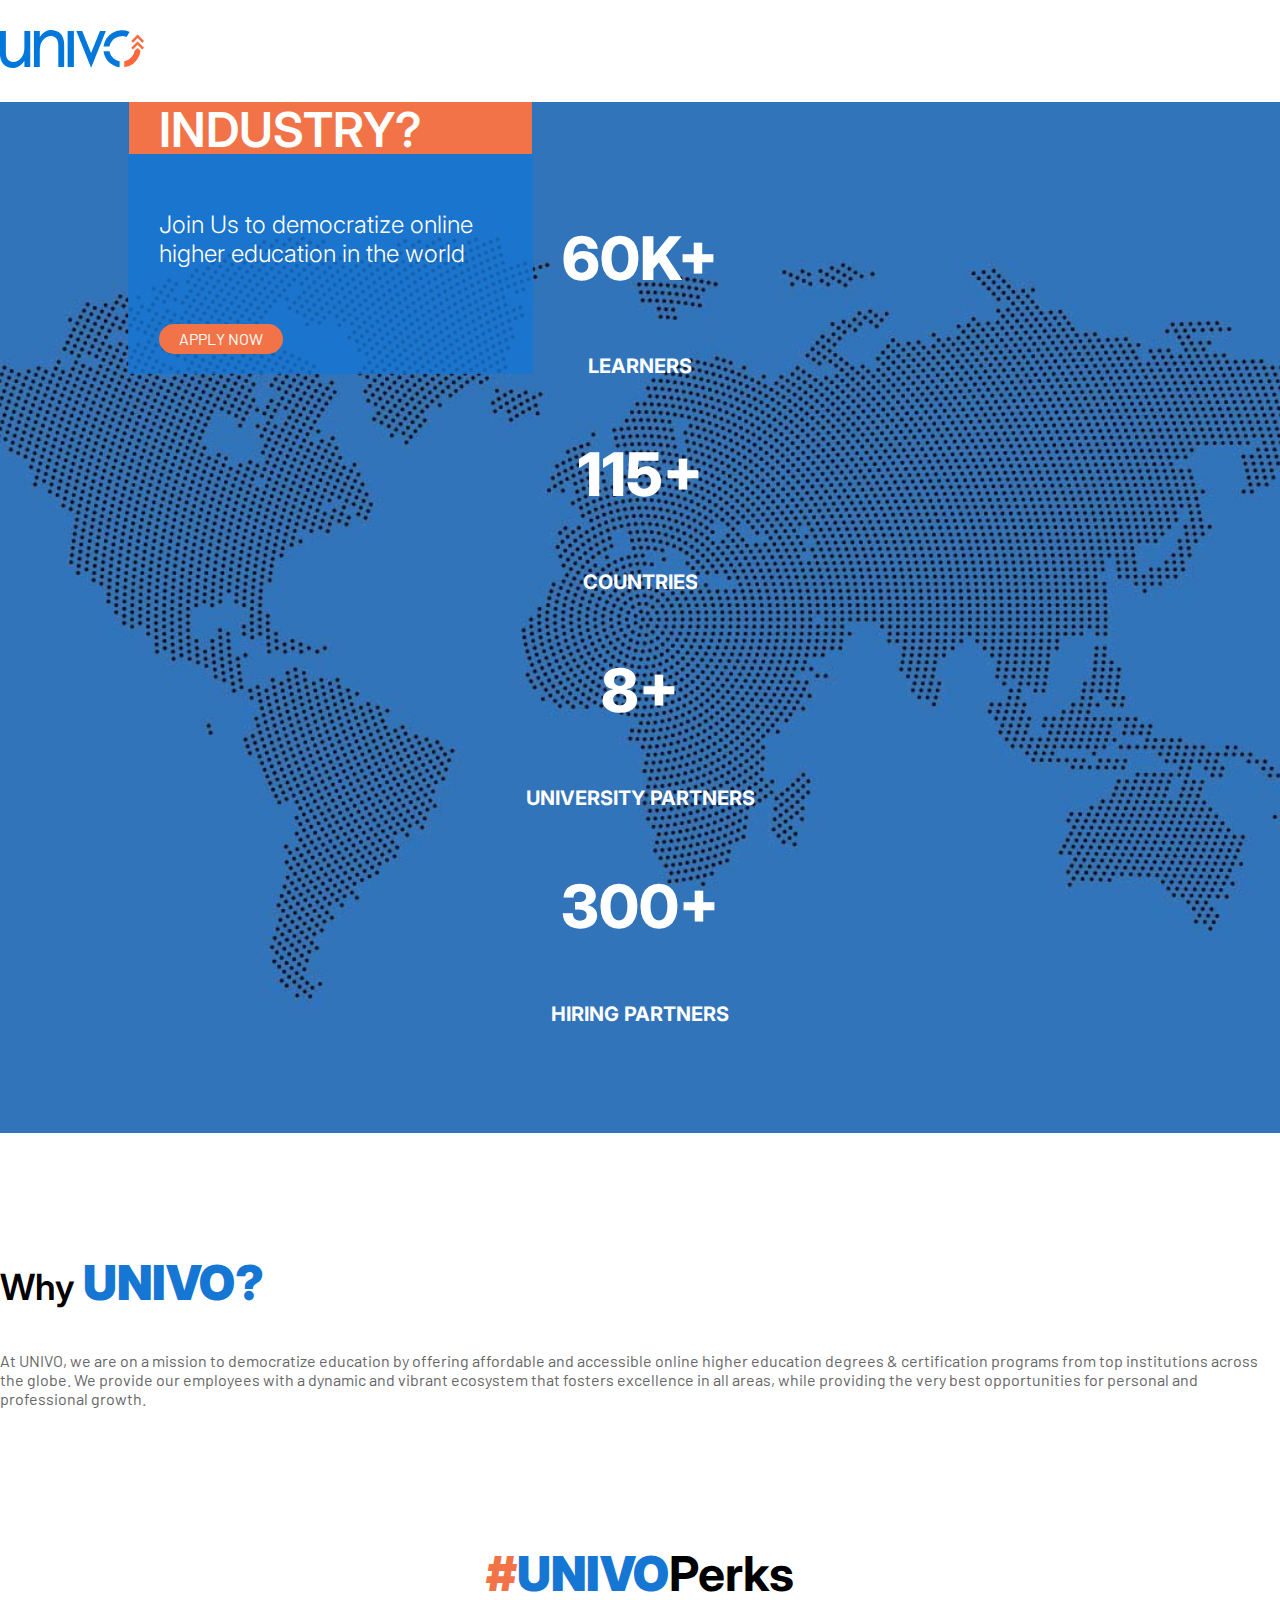
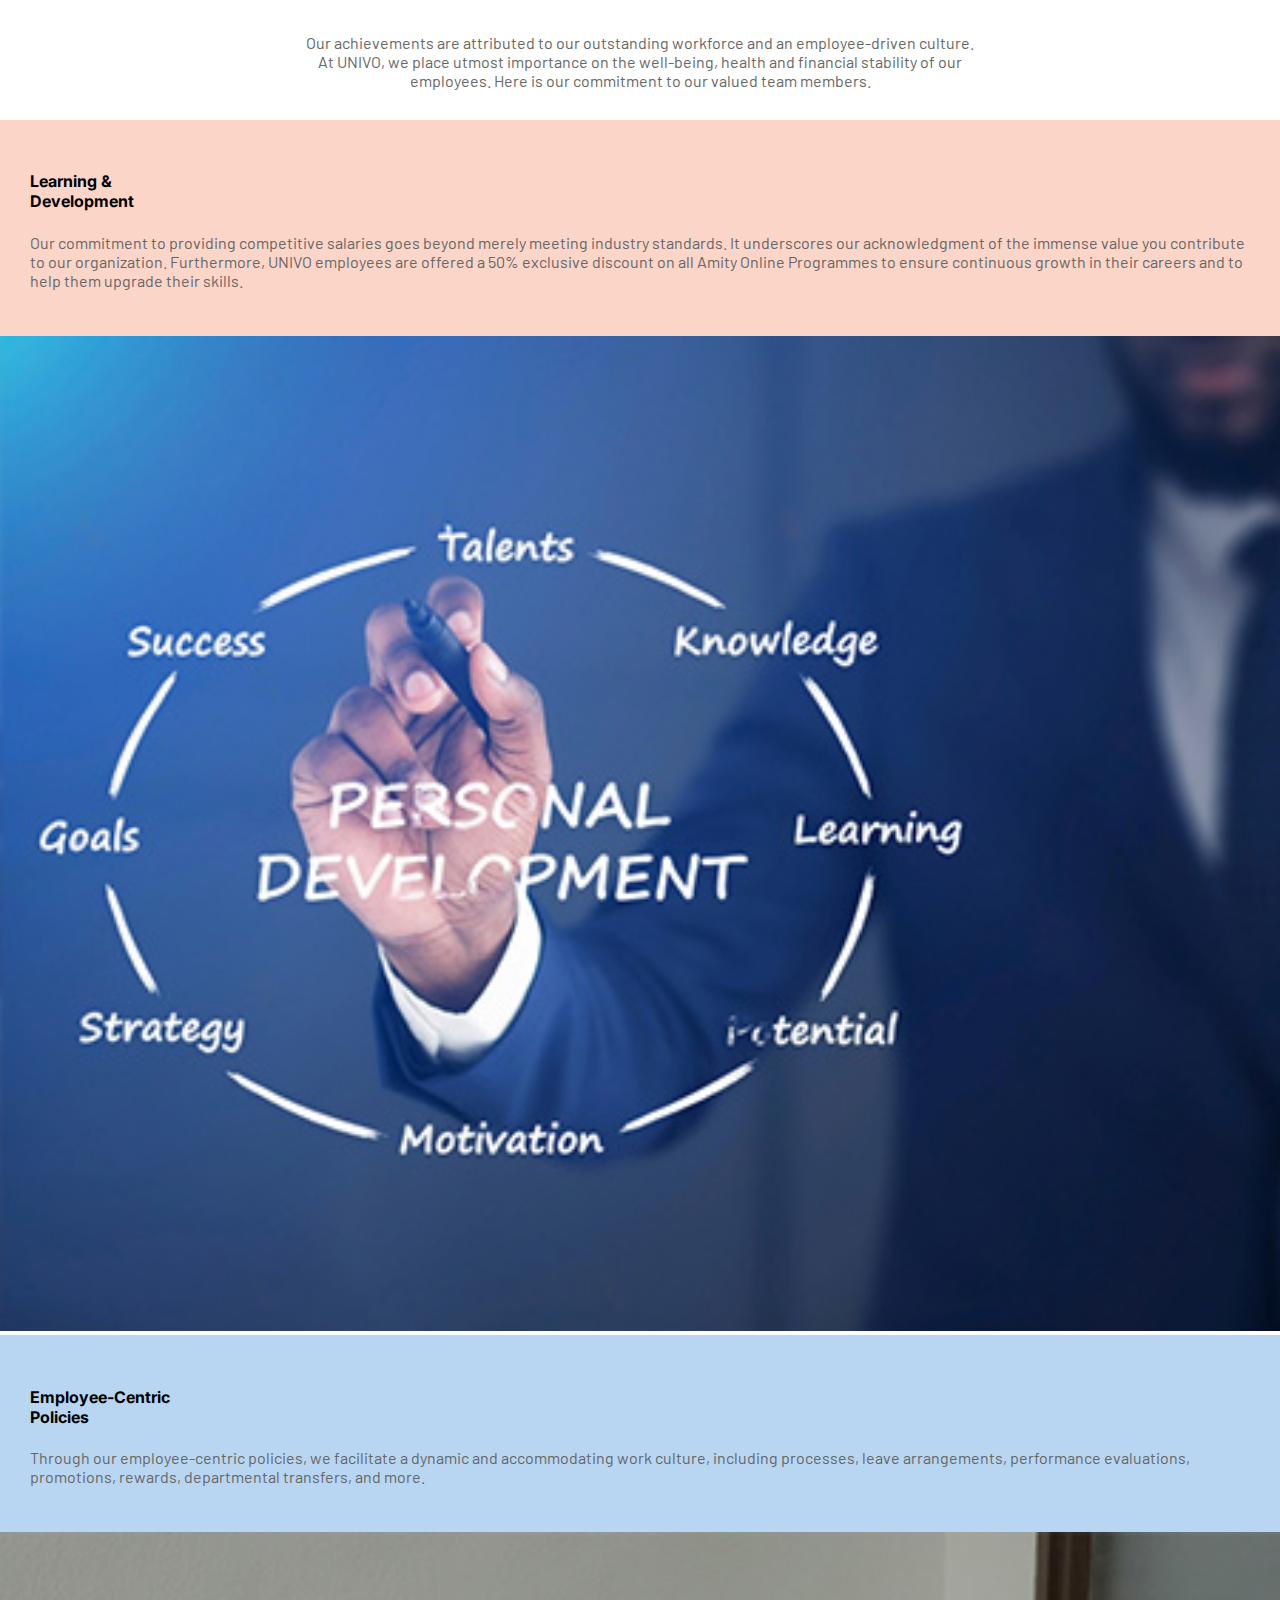
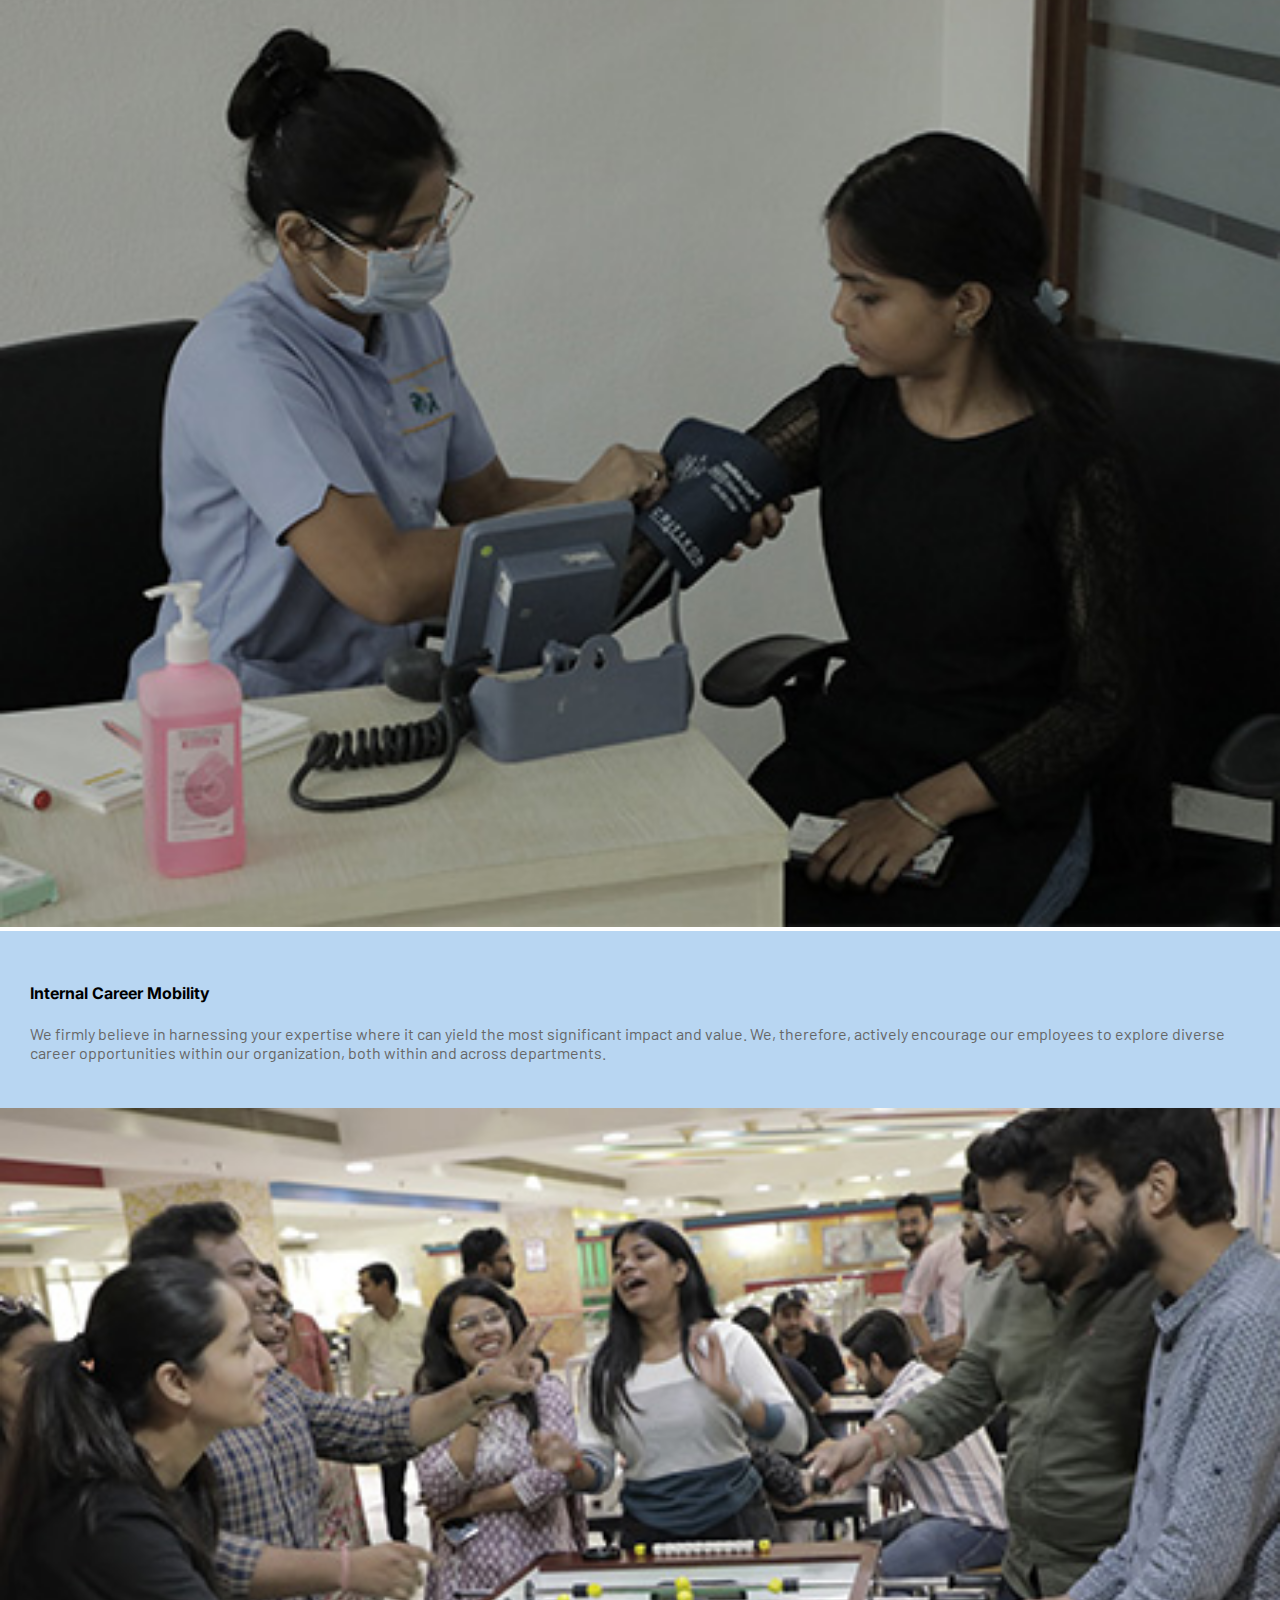
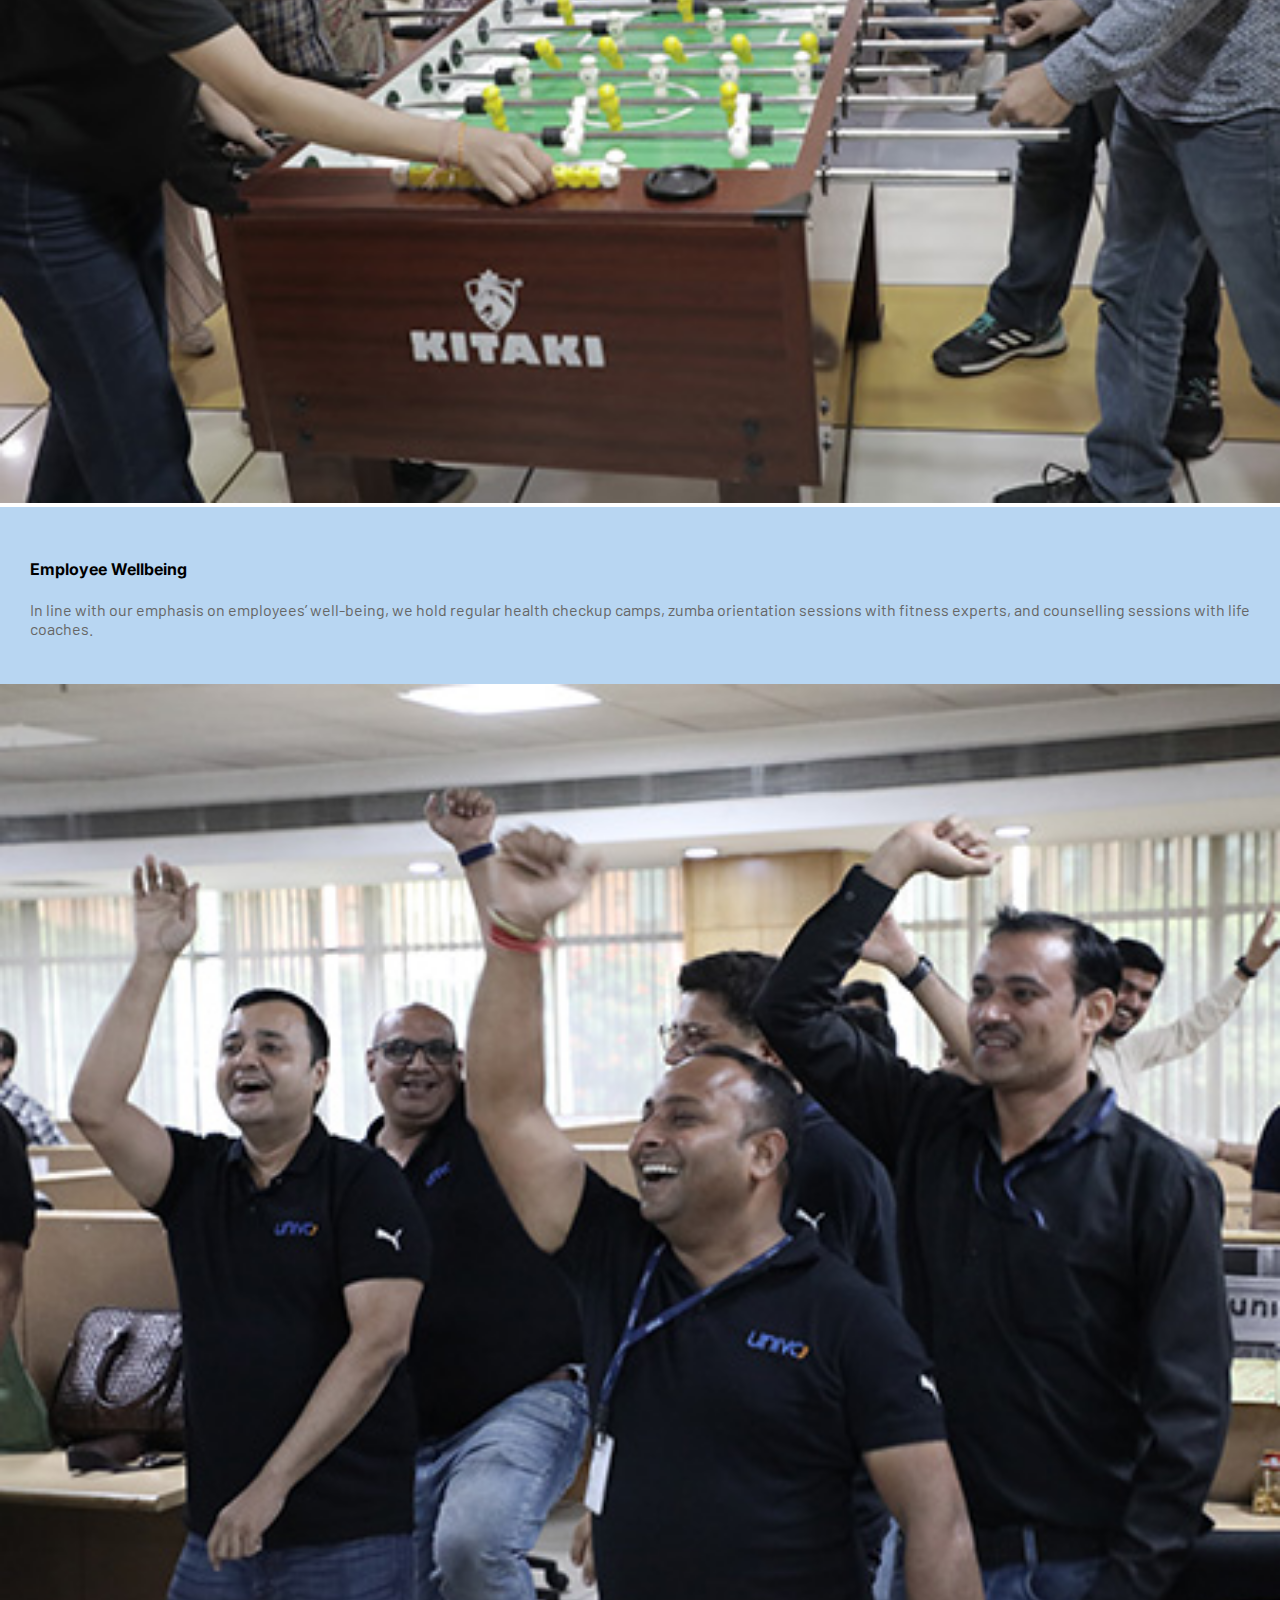
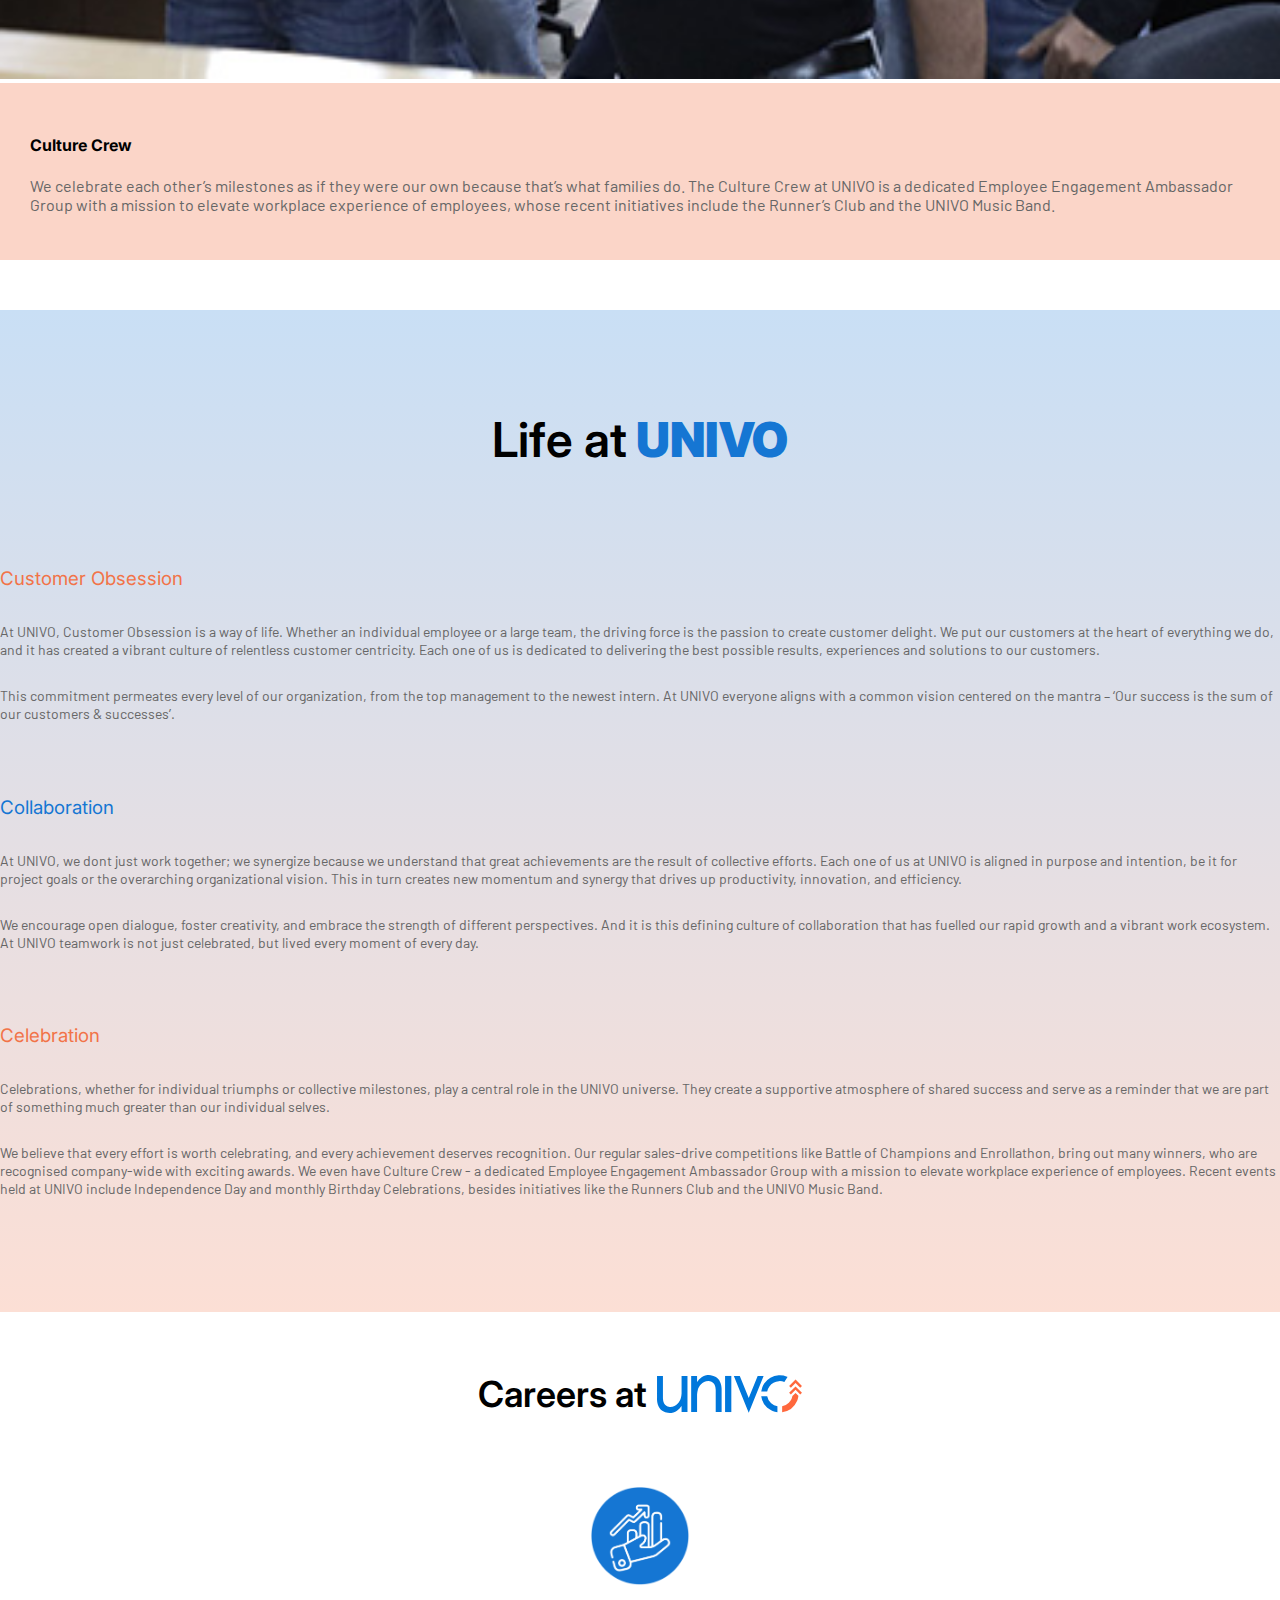
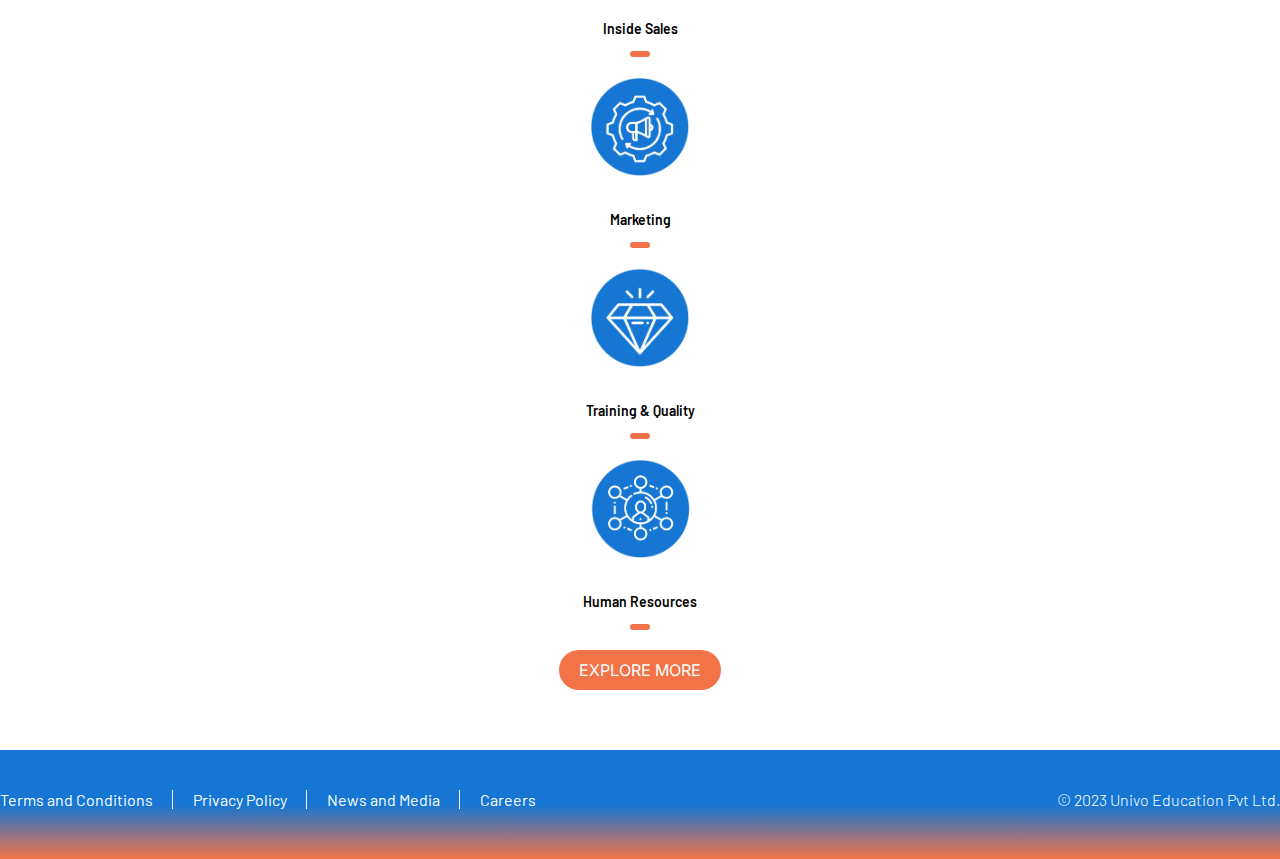
==== index.html @ e2935678 "Add files via upload" ====
<!DOCTYPE html>
<html lang="en">
<head>
    <meta charset="UTF-8">
    <meta http-equiv="X-UA-Compatible" content="IE=edge">
    <meta name="viewport" content="width=device-width, initial-scale=1.0">
    <link rel="icon" type="image/png" href="images/favicon.ico">

    <link rel="preconnect" href="https://fonts.googleapis.com">
    <link rel="preconnect" href="https://fonts.gstatic.com" crossorigin>
    <link href="https://fonts.googleapis.com/css2?family=Barlow:wght@100;200;300;400;500;600;700;800;900&family=Inter:wght@300;400;500;600;700;800;900&display=swap" rel="stylesheet">
    <link rel="stylesheet" href="https://cdnjs.cloudflare.com/ajax/libs/font-awesome/6.4.0/css/all.min.css" integrity="sha512-iecdLmaskl7CVkqkXNQ/ZH/XLlvWZOJyj7Yy7tcenmpD1ypASozpmT/E0iPtmFIB46ZmdtAc9eNBvH0H/ZpiBw==" crossorigin="anonymous" referrerpolicy="no-referrer" />
    <link rel="stylesheet" href="https://cdnjs.cloudflare.com/ajax/libs/bootstrap/5.2.3/css/bootstrap.min.css" integrity="sha512-SbiR/eusphKoMVVXysTKG/7VseWii+Y3FdHrt0EpKgpToZeemhqHeZeLWLhJutz/2ut2Vw1uQEj2MbRF+TVBUA==" crossorigin="anonymous" referrerpolicy="no-referrer" />
    <link rel="stylesheet" href="css/owl.carousel.min.css">
    <link rel="stylesheet" href="css/style.css"> 

    <title>UNIVO</title>
</head>
<body>
  
  <header>
    <div class="container">
      <div class="row">
        <div class="header-block">
          <div class="logo-wrapper">
            <a href="index.html">
              <img src="images/univo-logo.svg" alt="">
            </a>
          </div>
          
        </div>
      </div>
      
    </div>
  </header>
  <div class="banner-section">
    <div class="owl-one owl-carousel owl-theme">
      <div class="item">
        <div class="banner-item">
          <div class="banner-img">
            <img src="images/banner2.jpg" class="w-100" alt="">
          </div>
          <!--<div class="banner-caption">
            <h5>LOOKING FOR A <br>
              STABLE & SUCCESSFUL<br>
              CAREER IN THE</h5>
            <h2>EDTECH <br> INDUSTRY?</h2>
            <h6>Join Us to democratize online <br> higher education in the world</h6>
            <a href="list.html">APPLY NOW</a>
          </div>-->
        </div>
      </div>
      <div class="item">
        <div class="banner-item">
          <div class="banner-img">
            <img src="images/banner1.jpg" class="w-100" alt="">
          </div>
          <!--<div class="banner-caption">
            <h5>LOOKING FOR A <br>
              STABLE & SUCCESSFUL<br>
              CAREER IN THE</h5>
            <h2>EDTECH <br> INDUSTRY?</h2>
            <h6>Join Us to democratize online <br> higher education in the world</h6>
            <a href="list.html">APPLY NOW</a>
          </div>-->
        </div>
      </div>
    </div>
    <div class="banner-caption">
      <h5>LOOKING FOR A <br>
        STABLE & SUCCESSFUL<br>
        CAREER IN THE</h5>
      <h2>EDTECH <br> INDUSTRY?</h2>
      <h6>Join Us to democratize online <br> higher education in the world</h6>
      <a href="list.html">APPLY NOW</a>
    </div>
  </div>
  <div class="about-section" id="about">
    <div class="container">
      
      <div class="about-counter">
        <div class="row g-4">
          <div class="col-6 col-md-3">
            <div class="about-item">
              <h3>60K+</h3>
              <h6>LEARNERS</h6>
            </div>
          </div>
          <div class="col-6 col-md-3">
            <div class="about-item">
              <h3>115+</h3>
              <h6>COUNTRIES</h6>
            </div>
          </div>
          <div class="col-6 col-md-3">
            <div class="about-item">
              <h3>8+</h3>
              <h6>UNIVERSITY PARTNERS</h6>
            </div>
          </div>
          <div class="col-6 col-md-3">
            <div class="about-item">
              <h3>300+</h3>
              <h6>HIRING PARTNERS</h6>
            </div>
          </div>
        </div>
      </div>
    </div>
  </div>
  <div class="why-section" id="why">
    <div class="container">
      <div class="row g-4">
        <div class="col-12 col-md-7 why-desktop">
          <div class="why-slider">
            <div class="owl-two owl-carousel owl-theme">
              <div class="item">
                <div class="why-item">
                  <img src="images/why.jpg" alt="">
                </div>
              </div>
              <div class="item">
                <div class="why-item">
                  <img src="images/why1.jpg" alt="">
                </div>
              </div>
            </div>
          </div>
        </div>
        <div class="col-12 col-md-4 offset-md-1">
          <div class="why-block">
            <div class="why-content">
              <div class="why-title">
                <h2>
                  <span>Why</span> UNIVO?
                </h2>
              </div>
              <p>At UNIVO, we are on a mission to democratize education 
                by offering affordable and accessible online higher 
                education degrees & certification programs from top institutions across the globe. 
                We provide our employees
                with a dynamic and vibrant ecosystem that fosters
                excellence in all areas, while providing the very best
                opportunities for personal and professional growth.</p>
            </div>
            
          </div>
        </div>
        <div class="col-12 col-md-7 why-mobile">
          <div class="why-slider">
            <div class="owl-two owl-carousel owl-theme">
              <div class="item">
                <div class="why-item">
                  <img src="images/why.jpg" alt="">
                </div>
              </div>
              <div class="item">
                <div class="why-item">
                  <img src="images/why1.jpg" alt="">
                </div>
              </div>
            </div>
          </div>
        </div>
      </div>
    </div>
  </div>
  <div class="perk-section" id="perk">
    <div class="container">
      <div class="perk-title">
        <h2>
          <span style="color: #f27348;">#</span><span style="color:#1576d3;">UNIVO</span><span style="color: #000; font-weight: 700;">Perks</span>
        </h2>
        <p>Our achievements are attributed to our outstanding workforce and an employee-driven culture. <br>
          At UNIVO, we place utmost importance on the well-being, health and financial stability of our <br>
          employees. Here is our commitment to our valued team members.</p>
      </div>
      <div class="perk-content">
        <div class="row g-4">
          <div class="col-12 col-md-4">
            <div class="perk-item perk-pink">
              <h4>Learning & <br>
                Development</h4>
              <p>Our commitment to providing competitive salaries goes beyond merely meeting industry standards. It underscores our acknowledgment of the immense value you contribute to our organization. Furthermore, UNIVO employees are offered a 50% exclusive discount on all Amity Online Programmes to ensure continuous growth in their careers and to help them upgrade their skills.</p>
            </div>
          </div>
          <div class="col-12 col-md-4">
            <div class="perk-img">
              <img src="images/learning.jpg" alt="">
            </div>
          </div>
          <div class="col-12 col-md-4">
            <div class="perk-item perk-blue">
              <h4>Employee-Centric <br>
                Policies</h4>
              <p>Through our employee-centric policies, we facilitate a dynamic and accommodating work culture, including processes, leave arrangements, performance evaluations, promotions, rewards, departmental transfers, and more.</p>
            </div>
          </div>
          <div class="col-12 col-md-4 perk-desktop">
            <div class="perk-img">
              <img src="images/wellbeing.jpg" alt="">
            </div>
          </div>
          <div class="col-12 col-md-4 perk-mobile">
            <div class="perk-img">
              <img src="images/policy.jpg" alt="">
            </div>
          </div>
          <div class="col-12 col-md-4">
            <div class="perk-item perk-blue">
              <h4>Internal Career
                Mobility</h4>
              <p>We firmly believe in harnessing your expertise where it can yield the most significant impact and value. We, therefore, actively encourage our employees to explore diverse career opportunities within our organization, both within and across departments.</p>
            </div>
          </div>
          <div class="col-12 col-md-4 perk-desktop">
            <div class="perk-img">
              <img src="images/crew.jpg" alt="">
            </div>
          </div>
          <div class="col-12 col-md-4 perk-mobile">
            <div class="perk-img">
              <img src="images/mobility.jpg" alt="">
            </div>
          </div>
          <div class="col-12 col-md-4">
            <div class="perk-item perk-blue">
              <h4>Employee
                Wellbeing</h4>
              <p>In line with our emphasis on employees’ well-being, we hold regular health checkup camps, zumba orientation sessions with fitness experts, and counselling sessions with life coaches.</p>
            </div>
          </div>
          <div class="col-12 col-md-4 perk-mobile">
            <div class="perk-img">
              <img src="images/wellbeing.jpg" alt="">
            </div>
          </div>
          <div class="col-12 col-md-4 perk-desktop">
            <div class="perk-img">
              <img src="images/zumba.jpg" alt="">
            </div>
          </div>
          <div class="col-12 col-md-4">
            <div class="perk-item perk-pink">
              <h4>Culture Crew</h4>
              <p>We celebrate each other’s milestones as if they were our own because that’s what families do. The Culture Crew at UNIVO is a dedicated Employee Engagement Ambassador Group with a mission to elevate workplace experience of employees, whose recent initiatives include the Runner’s Club and the UNIVO Music Band.</p>
            </div>
          </div>
          <div class="col-12 col-md-4 perk-mobile">
            <div class="perk-img">
              <img src="images/zumba.jpg" alt="">
            </div>
          </div>
        </div>
      </div>
    </div>
  </div>
  <div class="life-section" id="life">
    <div class="container">
      <div class="life-title">
        <h2><span>Life at</span> UNIVO</h2>
      </div>
      <div class="life-wrapper">
        <div class="life-block">
          <div class="row g-4">
            <div class="col-12 col-md-5">
              <div class="life-content">
                <h3 style="color: #f27348;">Customer Obsession</h3>
                <p>At UNIVO, Customer Obsession is a way of life. Whether an individual employee or a large team, the driving force is the passion to create customer delight. We put our customers at the heart of everything
                  we do, and it has created a vibrant culture of relentless customer centricity. Each one of us is dedicated to delivering the best possible results, experiences and solutions to our customers.</p>
                <p>This commitment permeates every level of our organization, from the top management to the newest intern. At UNIVO everyone aligns with a common vision centered on the mantra – ‘Our success is the
                  sum of our customers & successes’.</p>
              </div>
            </div>
            <div class="col-12 col-md-6 offset-md-1">
              <div class="life-slider">
                <div class="owl-three owl-carousel owl-theme">
                  <div class="item">
                    <div class="life-item">
                      <img src="images/a7.jpg" alt="">
                    </div>
                  </div>
                  <div class="item">
                    <div class="life-item">
                      <img src="images/a7-1.jpg" alt="">
                    </div>
                  </div>
                </div>
              </div>
            </div>
          </div>
        </div>
        <div class="life-block">
          <div class="row g-4">
            <div class="col-12 col-md-6 life-desktop">
              <div class="life-slider">
                <div class="owl-four owl-carousel owl-theme">
                  <div class="item">
                    <div class="life-item">
                      <img src="images/a6.jpg" alt="">
                    </div>
                  </div>
                  <div class="item">
                    <div class="life-item">
                      <img src="images/a6-1.jpg" alt="">
                    </div>
                  </div>
                </div>
              </div>
            </div>
            <div class="col-12 col-md-5 offset-md-1">
              <div class="life-content">
                <h3 style="color: #1576d3;">Collaboration</h3>
                <p>At UNIVO, we dont just work together; we synergize because we understand that great achievements are the result of collective efforts. Each one of us at UNIVO is aligned in purpose and intention, be it for project goals or the overarching organizational vision. This in turn creates new momentum and synergy that drives up productivity, innovation, and efficiency.</p>
                <p>We encourage open dialogue, foster creativity, and embrace the strength of different perspectives. And it is this defining culture of collaboration that has fuelled our rapid growth and a vibrant work ecosystem. At UNIVO teamwork is not just celebrated, but lived every moment of every day.</p>
              </div>
            </div>
            <div class="col-12 col-md-6 life-mobile">
              <div class="life-slider">
                <div class="owl-four owl-carousel owl-theme">
                  <div class="item">
                    <div class="life-item">
                      <img src="images/a6.jpg" alt="">
                    </div>
                  </div>
                  <div class="item">
                    <div class="life-item">
                      <img src="images/a6-1.jpg" alt="">
                    </div>
                  </div>
                </div>
              </div>
            </div>
          </div>
        </div>
        <div class="life-block">
          <div class="row g-4">
            <div class="col-12 col-md-5">
              <div class="life-content">
                <h3 style="color: #f27348;">Celebration</h3>
                <p>Celebrations, whether for individual triumphs or collective milestones, play a central role in the UNIVO universe. They create a supportive atmosphere of shared success and serve as a reminder that we are part of something much greater than our individual selves.</p>
                <p>We believe that every effort is worth celebrating, and every achievement deserves recognition. Our regular sales-drive competitions like Battle of Champions and Enrollathon, bring out many winners, who are recognised company-wide with exciting awards. We even have Culture Crew 
                  - a dedicated Employee Engagement Ambassador Group with a mission to elevate workplace experience of employees. Recent events held at UNIVO include Independence Day and monthly Birthday Celebrations, besides initiatives like the Runners Club and the UNIVO Music Band.</p>
              </div>
            </div>
            <div class="col-12 col-md-6 offset-md-1">
              <div class="life-slider">
                <div class="owl-five owl-carousel owl-theme">
                  <div class="item">
                    <div class="life-item">
                      <img src="images/a9.jpg" alt="">
                    </div>
                  </div>
                  <div class="item">
                    <div class="life-item">
                      <img src="images/a9-1.jpg" alt="">
                    </div>
                  </div>
                </div>
              </div>
            </div>
          </div>
        </div>
      </div>
    </div>
  </div>
  <div class="career-section" id="career">
    <div class="container">
      <div class="career-title">
        <span>Careers at </span>
        <img src="images/univo-logo.svg" alt="">
      </div>
      <div class="career-content">
        <div class="row g-4">
          <div class="col-6 col-md-3">
            <a href="list.html" class="career-item">
              <img src="images/career1.png" alt="">
              <p>Inside Sales</p>
            </a>
          </div>
          <div class="col-6 col-md-3">
            <a href="list.html"  class="career-item">
              <img src="images/career2.png" alt="">
              <p>Marketing</p>
            </a>
          </div>
          <div class="col-6 col-md-3">
            <a href="list.html"  class="career-item">
              <img src="images/career3.png" alt="">
              <p>Training & Quality</p>
            </a>
          </div>
          <div class="col-6 col-md-3">
            <a href="list.html"  class="career-item">
              <img src="images/career4.png" alt="">
              <p>Human Resources</p>
            </a>
          </div>
          <div class="col-12">
            <div class="career-explore">
              <a href="list.html">Explore More</a>
            </div>
          </div>
        </div>
      </div>
    </div>
  </div>
  
  
  
  
    
  <footer>
    <div class="container">
      <div class="footer-block">
        <div class="footer-menu">
          <ul>
            <li>
              <a href="#">Terms and Conditions</a>
            </li>
            <li>
              <a href="#">Privacy Policy</a>
            </li>
            <li>
              <a href="#">News and Media</a>
            </li>
              <li>
                <a href="#">Careers</a>
              </li>
          </ul>
        </div>
        <div class="footer-copy">
          © 2023 Univo Education Pvt Ltd.
        </div>
      </div>
    </div>
  </footer>


  <script src="https://code.jquery.com/jquery-3.6.4.min.js" integrity="sha256-oP6HI9z1XaZNBrJURtCoUT5SUnxFr8s3BzRl+cbzUq8=" crossorigin="anonymous"></script>
  <script src="js/bootstrap.min.js"></script>
  <script src="https://cdnjs.cloudflare.com/ajax/libs/bootstrap/5.2.3/js/bootstrap.min.js" integrity="sha512-1/RvZTcCDEUjY/CypiMz+iqqtaoQfAITmNSJY17Myp4Ms5mdxPS5UV7iOfdZoxcGhzFbOm6sntTKJppjvuhg4g==" crossorigin="anonymous" referrerpolicy="no-referrer"></script>
  <script src="js/owl.carousel.js"></script>
    
    
  <script>
      $(window).scroll(function(){50<=$(window).scrollTop()?$("header").addClass("header-scroll"):$("header").removeClass("header-scroll")})
  </script>
  
  
  <script>
    $(document).ready(function(){
        $('.owl-one').owlCarousel({
            margin: 0,
            nav: true,
            loop: true,
            autoplay:true,
            autoplayHoverPause:true,
            autoplayTimeout: 3000,
            dots:true,
            navText:['<i class="fas fa-chevron-left"></i>','<i class="fas fa-chevron-right"></i>'],
            responsive: {
              0: {
                items: 1
              },
              600: {
                items: 1
              },
              1000: {
                items: 1
              }
            }
        });
        $('.owl-two').owlCarousel({
            margin: 10,
            nav: true,
            loop: true,
            autoplay:true,
            autoplayHoverPause:true,
            autoplayTimeout: 3000,
            dots:true,
            navText:['<i class="fas fa-chevron-left"></i>','<i class="fas fa-chevron-right"></i>'],
            responsive: {
              0: {
                items: 1
              },
              600: {
                items: 1
              },
              1000: {
                items: 1
              }
            }
        });
        $('.owl-three').owlCarousel({
            margin: 10,
            nav: true,
            loop: true,
            autoplay:true,
            autoplayHoverPause:true,
            autoplayTimeout: 3000,
            dots:true,
            navText:['<i class="fas fa-chevron-left"></i>','<i class="fas fa-chevron-right"></i>'],
            responsive: {
              0: {
                items: 1
              },
              600: {
                items: 1
              },
              1000: {
                items: 1
              }
            }
        });
        $('.owl-four').owlCarousel({
            margin: 10,
            nav: true,
            loop: true,
            autoplay:true,
            autoplayHoverPause:true,
            autoplayTimeout: 3000,
            dots:true,
            navText:['<i class="fas fa-chevron-left"></i>','<i class="fas fa-chevron-right"></i>'],
            responsive: {
              0: {
                items: 1
              },
              600: {
                items: 1
              },
              1000: {
                items: 1
              }
            }
        });
        $('.owl-five').owlCarousel({
            margin: 10,
            nav: true,
            loop: true,
            autoplay:true,
            autoplayHoverPause:true,
            autoplayTimeout: 3000,
            dots:true,
            navText:['<i class="fas fa-chevron-left"></i>','<i class="fas fa-chevron-right"></i>'],
            responsive: {
              0: {
                items: 1
              },
              600: {
                items: 1
              },
              1000: {
                items: 1
              }
            }
        });

    });
  </script>



</body>
</html>
---- css/style.css ----
body{background-color: #fff; color: #666; font-family: 'Inter', sans-serif; font-size: 16px; font-weight: 400; margin: 0px; padding: 0px;}
html{scroll-behavior:smooth;}



a{
    text-decoration: none;
    -webkit-transition: .3s all ease;
    -o-transition: .3s all ease;
    transition: .3s all ease;
    color: #000;
}
a:hover {
    text-decoration: none !important;
}
a:focus{outline: none;}
input:focus, textarea:focus-visible{outline: none !important; box-shadow: none !important;}

header {
    transition-duration: 0.5s;
    padding: 0px 0px;
    position: sticky;
    top: 0;
    z-index: 999;
    background-color: #fff;
}
header.header-scroll{
    box-shadow: 0px 0px 10px #00000033;
}
.header-block{
    display: flex;
    justify-content: space-between;
    align-items: center;
}
.logo-wrapper {
    padding: 30px 0px;
}
.logo-wrapper img{
    max-height: 70px;
    transition-duration: 0.3s;
}
.header-menu ul {
    display: flex;
    padding: 0px;
    margin: 0px;
    gap: 30px;
}
.header-menu ul li {
    list-style: none;
}
.header-menu ul li a {
    font-size: 15px;
    color: #262f3a;
    white-space: nowrap;
    font-weight: 600;
    transition: all .3s ease-out;
}
header.header-scroll .logo-wrapper img{
    max-height: 50px;
}
.banner-section{position: relative;}
.banner-item{
    display: block;
    position: relative;
}
.banner-caption{
    position: absolute;
    left: 10%;
    top: 50%;
    transform: translateY(-50%);
    background-color: #1576d3cc;
    padding: 20px 1px;
    z-index: 99;
}
.banner-caption h5{
    padding: 0px 30px;
    color: #fff;
    font-size: 30px;
}
.banner-caption h2{
    padding: 0px 30px;
    color: #fff;
    font-size: 48px;
    line-height: 48px;
    font-weight: 600;
    background-color: #f27348;
}
.banner-caption h6{
    padding: 0px 30px;
    color: #fff;
    font-weight: 300;
    font-size: 24px;
}
.banner-caption a{
    background-color: #f27348;
    color: #fff;
    padding: 0px 20px;
    border-radius: 15px;
    display: inline-block;
    line-height: 30px;
    height: 30px;
    font-family: 'Barlow', sans-serif;
    margin: 0px 30px;
}
.banner-section .owl-dots{
    display: flex;
    width: 100%;
    justify-content: center;
    gap:10px;
    position: absolute;
    bottom: 20px;
}
.banner-section .owl-dot{
    background-color: #ffffff99 !important;
    height: 10px;
    width: 10px;
    border-radius: 50%;
}
.banner-section .owl-dot.active{
    background-color: #fff !important;
}
.banner-section .owl-next, .banner-section .owl-prev{
    position: absolute;
    top: 50%;
    transform: translateY(-50%);
    background-color: #cccccc99 !important;
    color: #fff !important;
    font-size: 14px;
    height: 30px;
    width: 30px;
    display: flex;
    align-items: center;
    justify-content: center;
    border-radius: 50%;
}
.banner-section .owl-prev {
    left: 20px;
}
.banner-section .owl-next {
    right: 20px;
}
.about-section{
    background-image: url('../images/a12.jpg');
    background-position: center;
    background-size: cover;
    padding: 60px 0px;
}
.about-heading h2{
    text-align: center;
    color: #fff;
    margin-bottom: 40px;
}
.about-item{
    display: block;
    text-align: center;
}
.about-item h3{
    font-size: 60px;
    color: #fff;
    font-weight: 800;
}
.about-item h6{
    color: #fff;
    font-size: 20px;
}
.why-section{
    padding: 80px 0px;
    position: relative;
}
.why-mobile{
    display: none;
}
.why-item{
    border-radius: 20px;
    overflow: hidden;
}
.why-slider{
    height: 100%;
    display: flex;
    align-items: center;
}
.why-slider .owl-dots{
    display: flex;
    width: 100%;
    justify-content: center;
    gap:10px;
    position: absolute;
    bottom: 20px;
}
.why-slider .owl-dot{
    background-color: #ffffff99 !important;
    height: 10px;
    width: 10px;
    border-radius: 50%;
}
.why-slider .owl-dot.active{
    background-color: #fff !important;
}
.why-slider .owl-next, .why-slider .owl-prev{
    position: absolute;
    top: 50%;
    transform: translateY(-50%);
    background-color: #cccccc99 !important;
    color: #fff !important;
    font-size: 14px;
    height: 30px;
    width: 30px;
    display: flex;
    align-items: center;
    justify-content: center;
    border-radius: 50%;
}
.why-slider .owl-prev {
    left: 20px;
}
.why-slider .owl-next {
    right: 20px;
}
.why-block{
    height: 100%;
    display: flex;
    align-items: center;
}
.why-content p{
    font-family: 'Barlow', sans-serif;
}
.why-title h2{
    color: #1576d3;
    font-weight: 900;
    font-size: 48px;
}
.why-title h2 span{
    color: #000;
    font-size: 36px;
    font-weight: 600;
}
.perk-title h2{
    text-align: center;
    font-weight: 900;
    font-size: 48px;
    margin-bottom: 30px;
}
.perk-title p{
    font-family: 'Barlow', sans-serif;
    text-align: center;
}
.perk-content{
    margin-top: 30px;
}
.perk-mobile{display: none;}
.perk-item{
    height: 100%;
    padding: 30px;
}
.perk-pink{
    background-color: #fbd5c8;
}
.perk-blue{
    background-color: #b8d6f2;
}
.perk-img{
    height: 100%;
}
.perk-img img{
    height: 100%;
    width: 100%;
}
.perk-item h4{
    color: #000;
}
.perk-item p{
    font-family: 'Barlow', sans-serif;
}
.perk-section{
    padding-bottom: 50px;
}
.life-section{
    padding: 60px 0px;
    background-image: linear-gradient(to bottom, #c9dff5, #fcdfd5);
}
.life-title h2{
    text-align: center;
    padding-bottom: 40px;
    color: #1576d3;
    font-weight: 900;
    font-size: 48px;
}
.life-title h2 span{
    color: #000;
    font-weight: 600;
}
.life-slider .owl-dots{
    display: flex;
    width: 100%;
    justify-content: center;
    gap:10px;
    position: absolute;
    bottom: 20px;
}
.life-slider .owl-dot{
    background-color: #ffffff99 !important;
    height: 10px;
    width: 10px;
    border-radius: 50%;
}
.life-slider .owl-dot.active{
    background-color: #fff !important;
}
.life-slider .owl-next, .life-slider .owl-prev{
    position: absolute;
    top: 50%;
    transform: translateY(-50%);
    background-color: #cccccc99 !important;
    color: #fff !important;
    font-size: 14px;
    height: 30px;
    width: 30px;
    display: flex;
    align-items: center;
    justify-content: center;
    border-radius: 50%;
}
.life-slider .owl-prev {
    left: 20px;
}
.life-slider .owl-next {
    right: 20px;
}
.life-block{
    margin-bottom: 40px;
}
.life-content{
    display: flex;
    flex-direction: column;
    justify-content: center;
    height: 100%;
}
.life-slider{
    display: flex;
    align-items: center;
    height: 100%;
    border-radius: 20px;
    overflow: hidden;
}
.life-mobile{
    display: none;
}
.life-content p{
    font-family: 'Barlow', sans-serif;
    font-size: 14px;
    line-height: 18px;
}
.life-content h3{
    font-weight: 400;
}
.career-section{
    padding: 60px 0px;
}
.career-title{
    display: flex;
    justify-content: center;
    align-items: center;
    font-size: 36px;
    font-weight: 600;
    color: #000;
    margin-bottom: 50px;
}
.career-title span{
    margin-right: 10px;
}
.career-item{
    display: flex;
    flex-direction: column;
    padding: 20px 0px;
    position: relative;
    text-align: center;
    align-items: center;
}
.career-item::after{
    content: "";
    position: absolute;
    background-color: #f27348;
    height: 6px;
    width: 20px;
    border-radius: 3px;
    bottom: 0;
    left: 50%;
    transform: translateX(-50%);
}
.career-item p{
    margin-bottom: 0px;
    font-size: 14px;
    font-family: 'Barlow', sans-serif;
    color: #000;
    font-weight: 600;
}
.career-item img{
    max-width: 100px;
    margin-bottom: 20px;
}
footer{
    background-image: linear-gradient(to bottom, #1576d3, #1576d3, #f27348);
}
.footer-block{
    display: flex;
    justify-content: space-between;
    align-items: center;
    padding: 40px 0px 50px 0px;
    color: #fff;
}
.footer-menu ul{
    display: flex;
    padding: 0px;
    margin: 0px;
}
.footer-menu ul li{
    list-style: none;
    padding: 0px 20px;
    position: relative;
    font-family: 'Barlow', sans-serif;
}
.footer-menu ul li:first-child{
    padding-left: 0px;
}
.footer-menu ul li::after{
    content: "";
    height: 100%;
    width: 1px;
    background-color: #fff;
    top: 0;
    right: 0;
    position: absolute;
}
.footer-menu ul li:last-child::after{
    display: none;
}
.footer-menu ul li a{
    color: #fff;
}
.footer-copy{
    font-family: 'Barlow', sans-serif;
    font-weight: 300;
}
.career-explore{
    display: flex;
    justify-content: center;
    padding-top: 20px;
}
.career-explore a{
    background-color: #f27348;
    color: #fff;
    padding: 0px 20px;
    text-transform: uppercase;
    height: 40px;
    border-radius: 20px;
    display: flex;
    align-items: center;
}







/* media screen and (max-width: 1170px)
---------------------------------------------------------------------- */
@media screen and (max-width:1170px) {
    
}
/* Large devices (laptops/desktops, 992px and up) */
@media screen and (max-width: 992px) {
    
}
/* media screen and (max-width: 728px)
---------------------------------------------------------------------- */
@media screen and (max-width:728px) {
	
}
/* media screen and (max-width: 640px)
---------------------------------------------------------------------- */
@media screen and (max-width:640px) {
    

}
/* media screen and (max-width: 550px)
---------------------------------------------------------------------- */
@media screen and (max-width:550px) {}
/* media screen and (max-width: 480px)
---------------------------------------------------------------------- */
@media screen and (max-width:500px) {
    .banner-caption{
        position: static;
        transform: translateY(0px);
    }
    .about-item h3{font-size: 50px;}
    .perk-mobile{
        display: block;
    }
    .perk-desktop{
        display: none;
    }
    .life-desktop{display: none;}
    .life-mobile{display: block;}
    .footer-block{
        flex-direction: column;
    }
    .footer-menu ul{
        flex-wrap: wrap;
    }
    .footer-menu ul li{
        width: 50%;
        text-align: center;
        padding: 0px;
    }
    .footer-menu ul li::after{
        display: none;
    }
    .footer-copy{margin-top: 20px;}
    .life-title h2{text-align: left;}
    .perk-title h2{text-align: left;}
    .perk-title p{text-align: left;}
    .banner-caption h5{font-size: 22px;}
    .banner-caption h2{font-size: 36px;}
    .banner-caption h6{font-size: 18px;}
    .header-block {
        flex-direction: column;
        align-items: flex-start;
        padding: 0px;
    }
    .header-right {
        width: 100%;
    }
    .header-menu {
        background-color: #000;
        overflow-x: auto;
        width: 100%;
        padding-left: 20px;
        font-size: 14px;
        height: 35px;
        display: flex;
        align-items: center;
    }
    .logo-wrapper {
        padding: 20px;
    }
    .header-menu ul li a {
        color: #fff;
        padding: 5px 0px;
    }
    .why-mobile{display: block;}
    .why-desktop{display: none;}

}
/* media screen and (max-width: 414px)
---------------------------------------------------------------------- */
@media screen and (max-width:414px) {
    

}
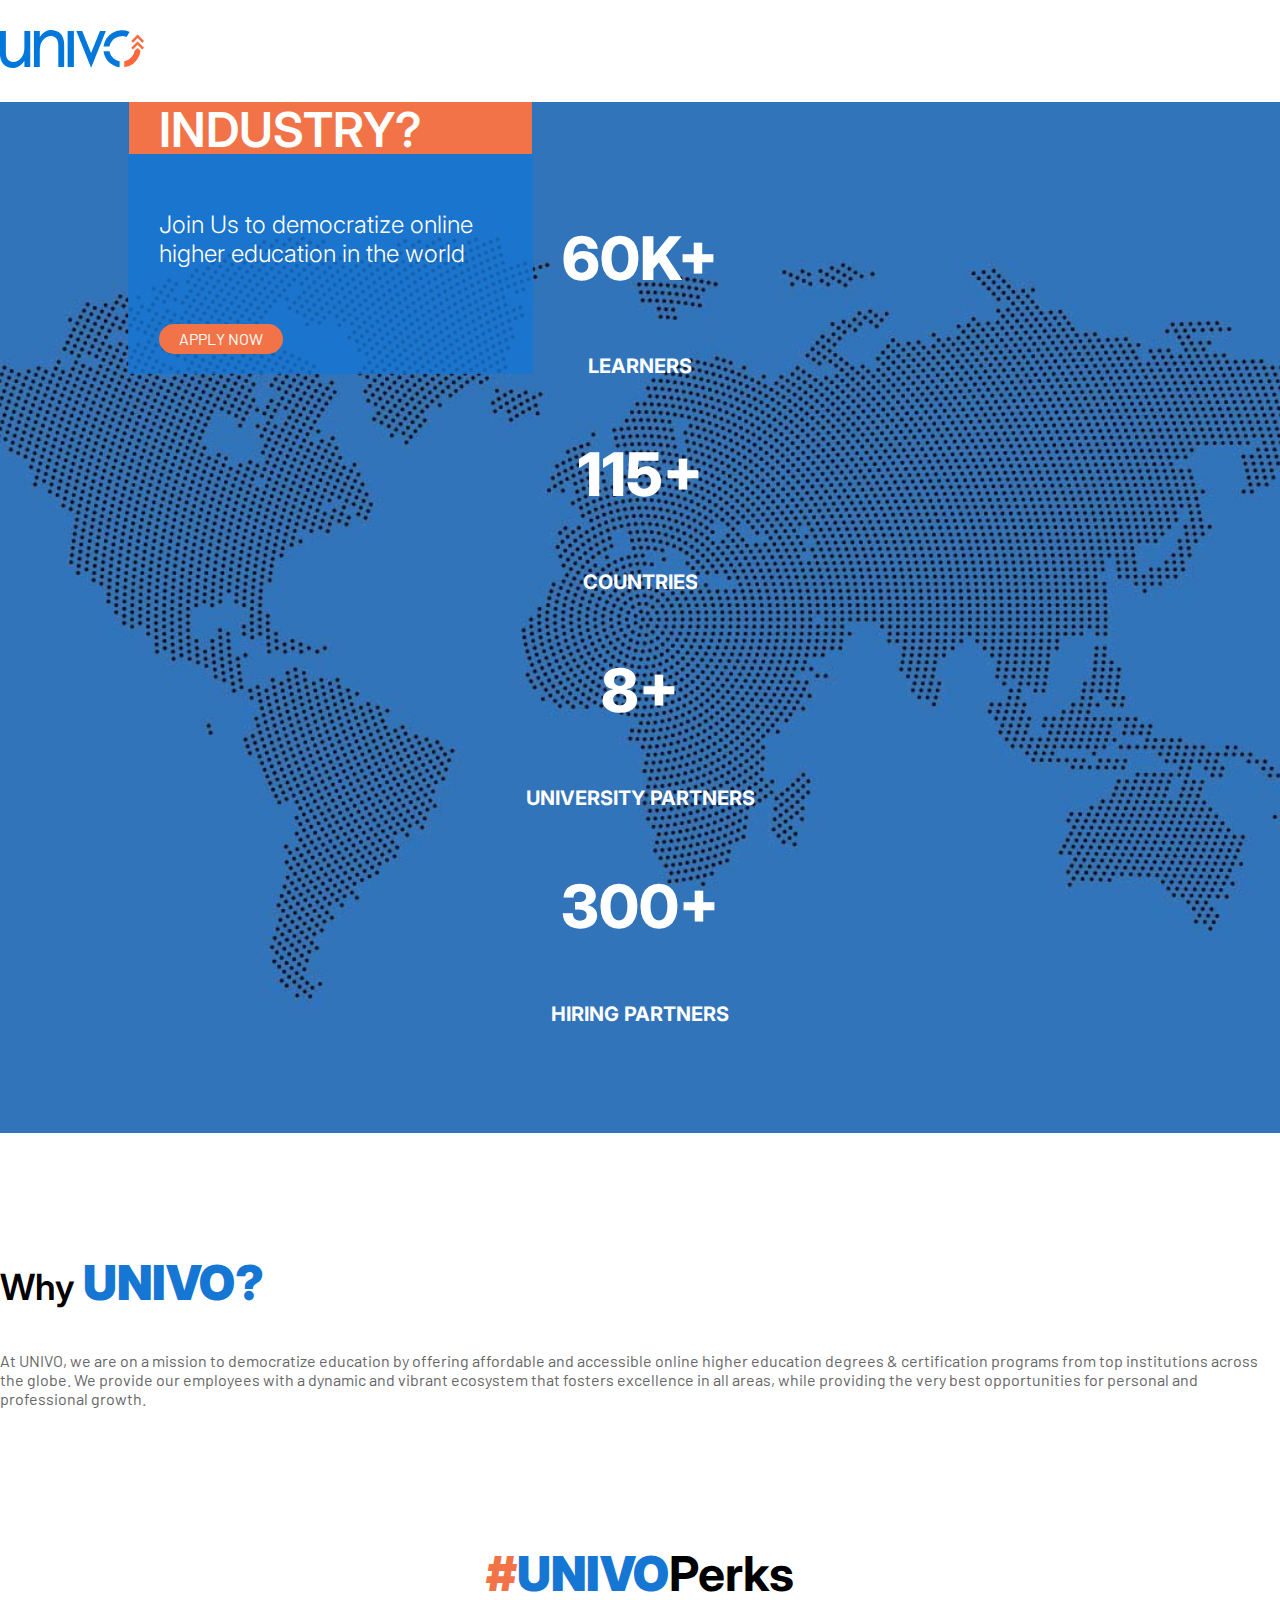
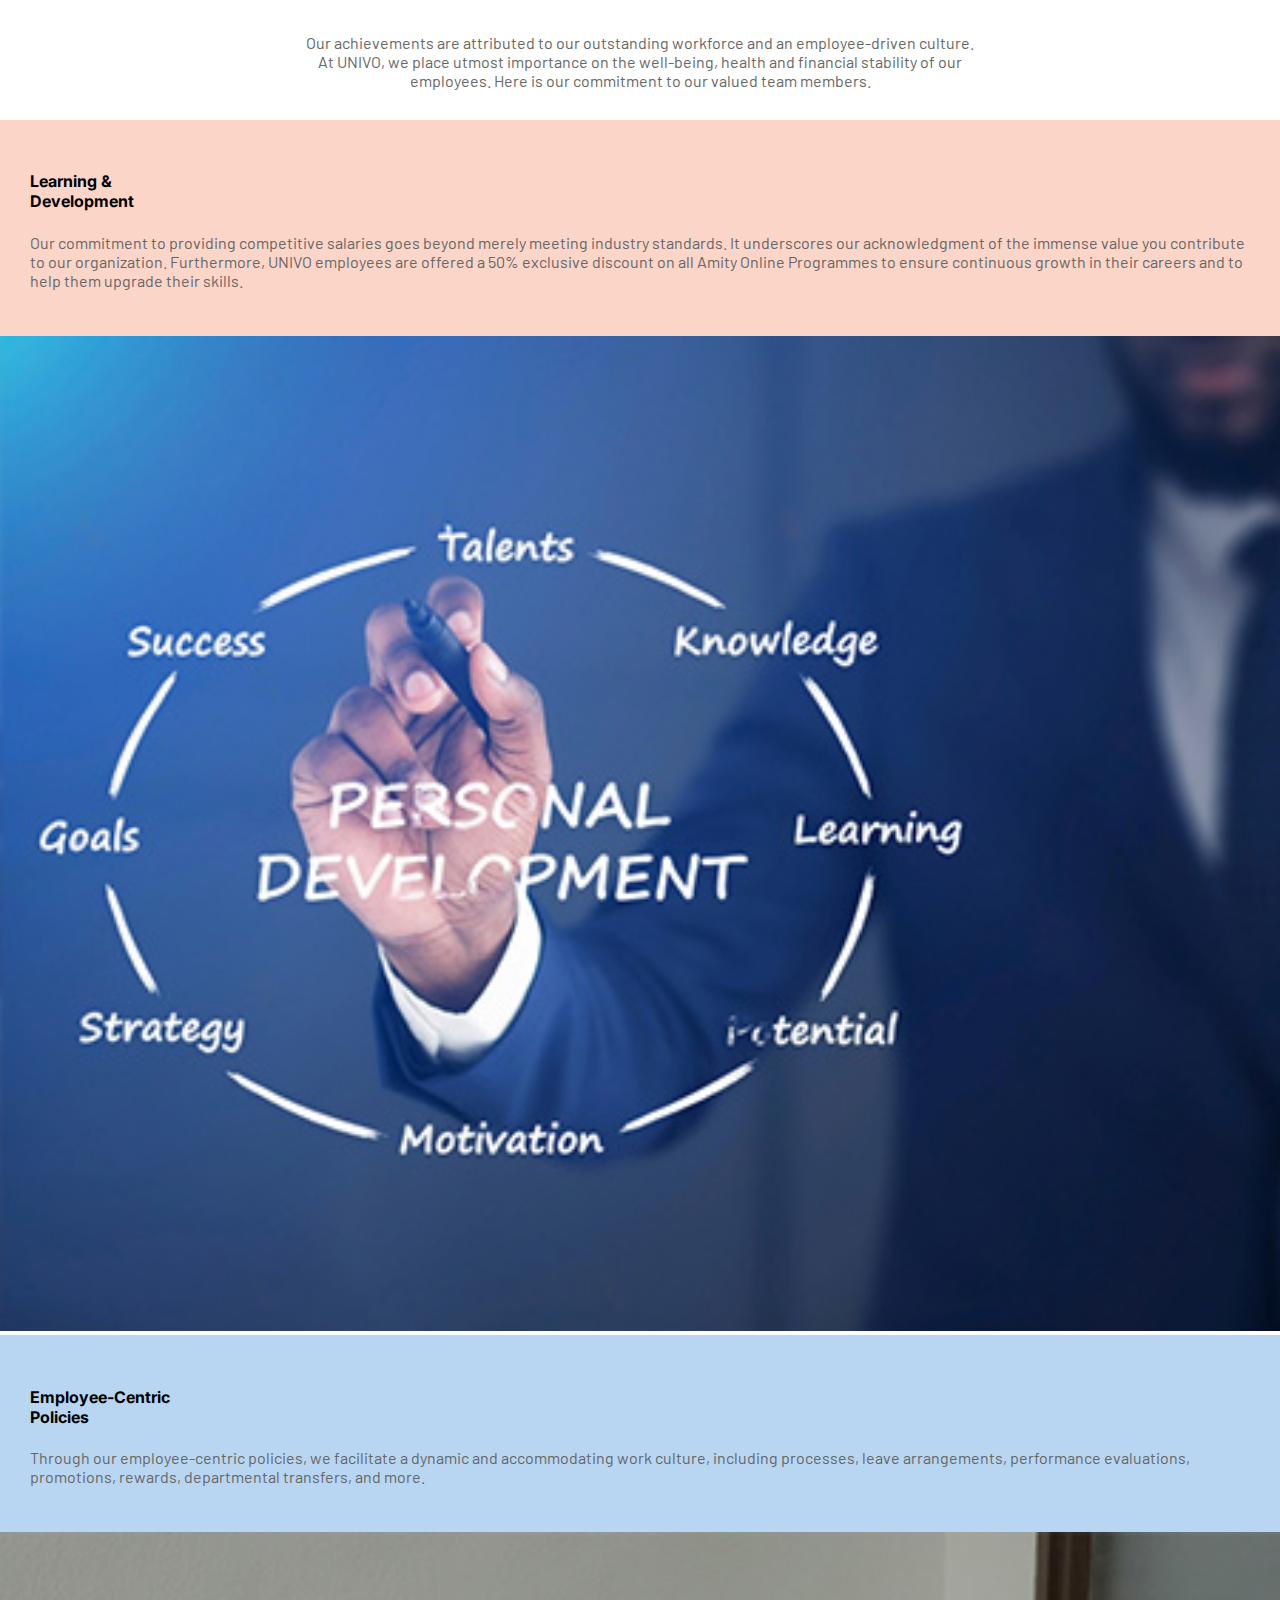
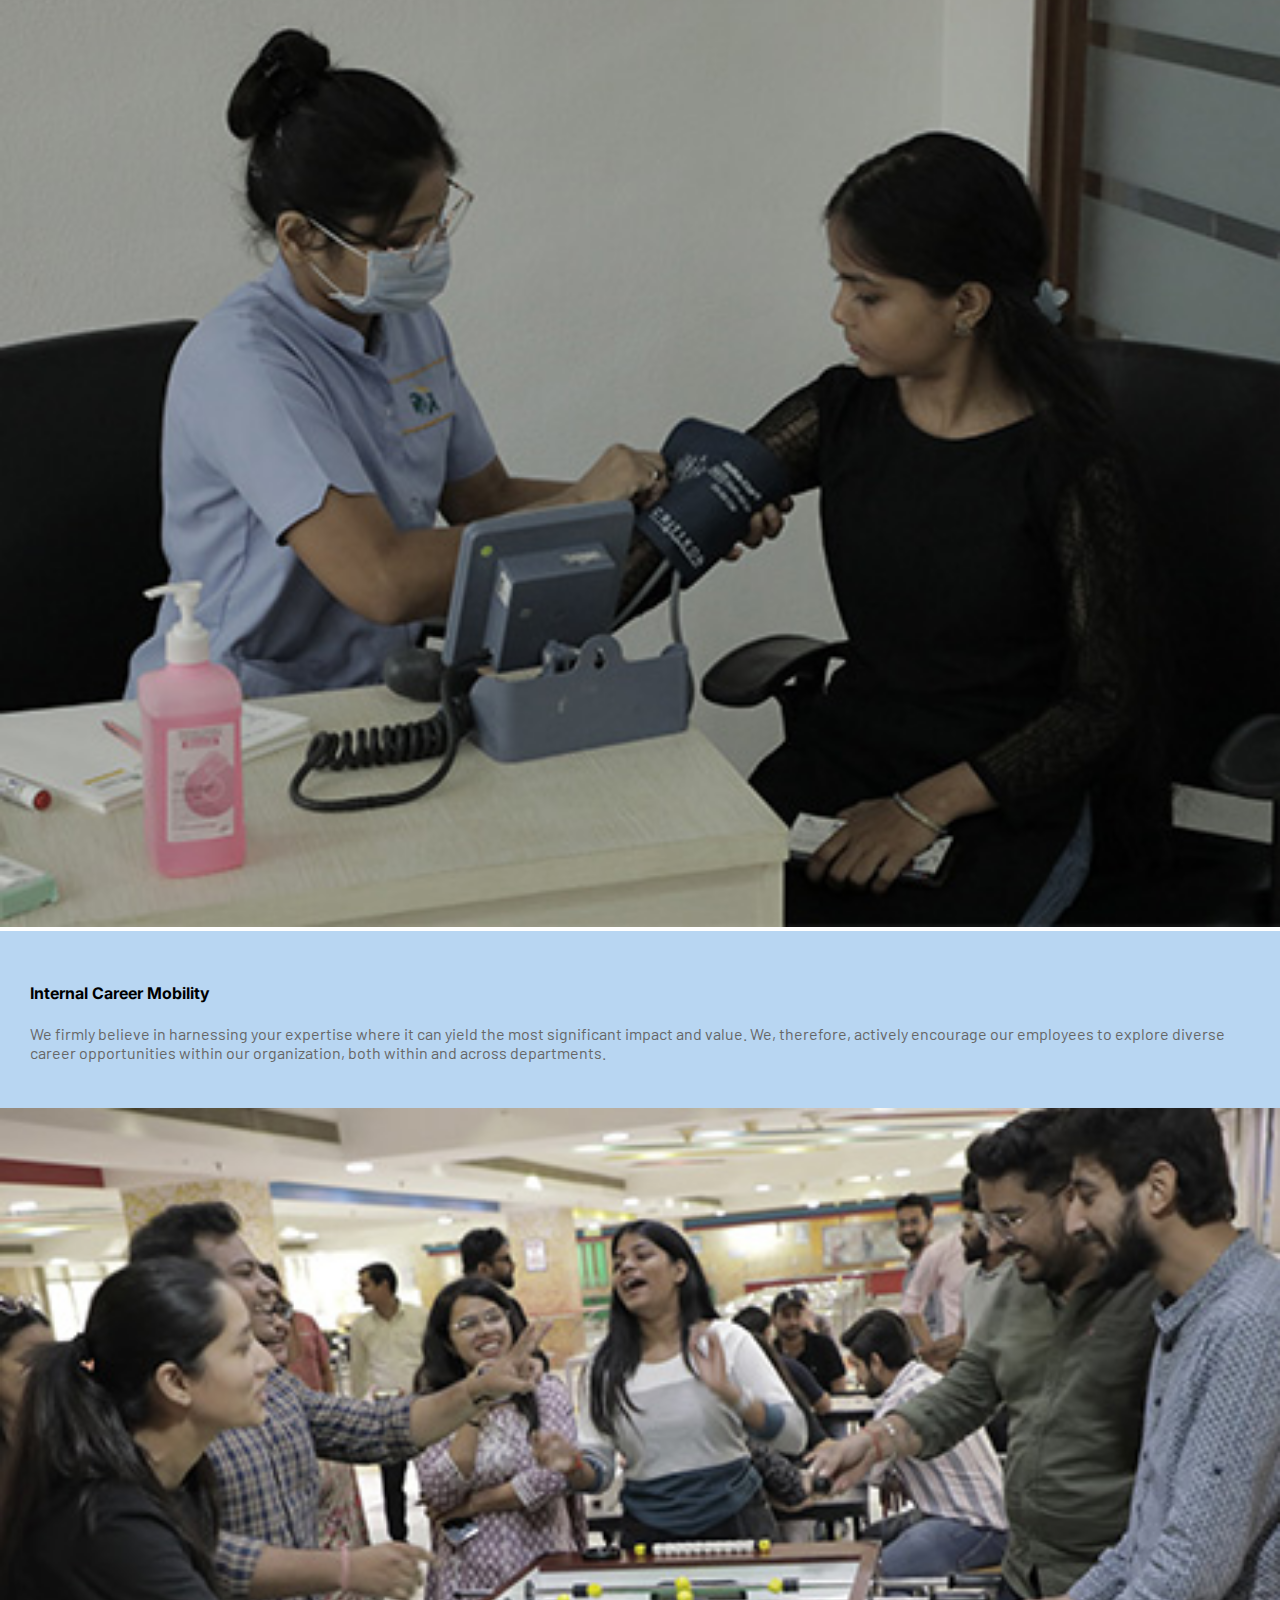
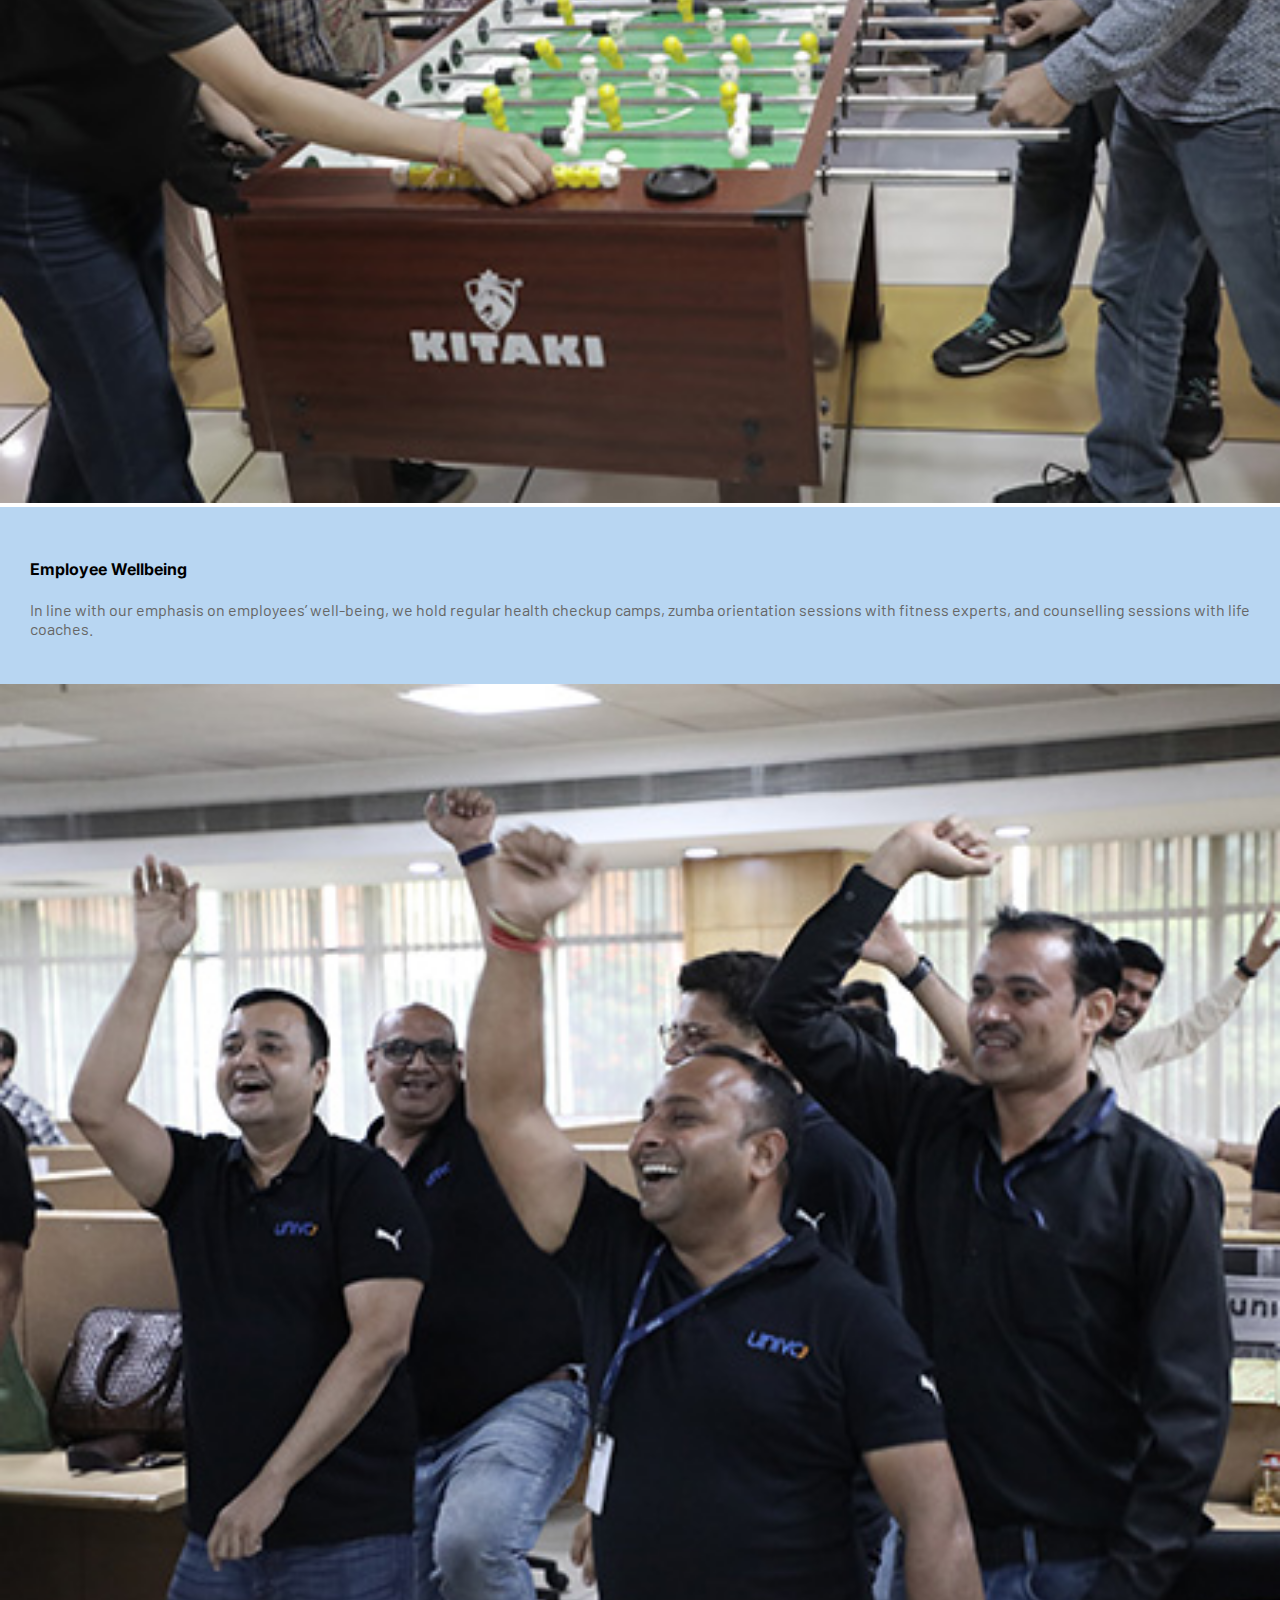
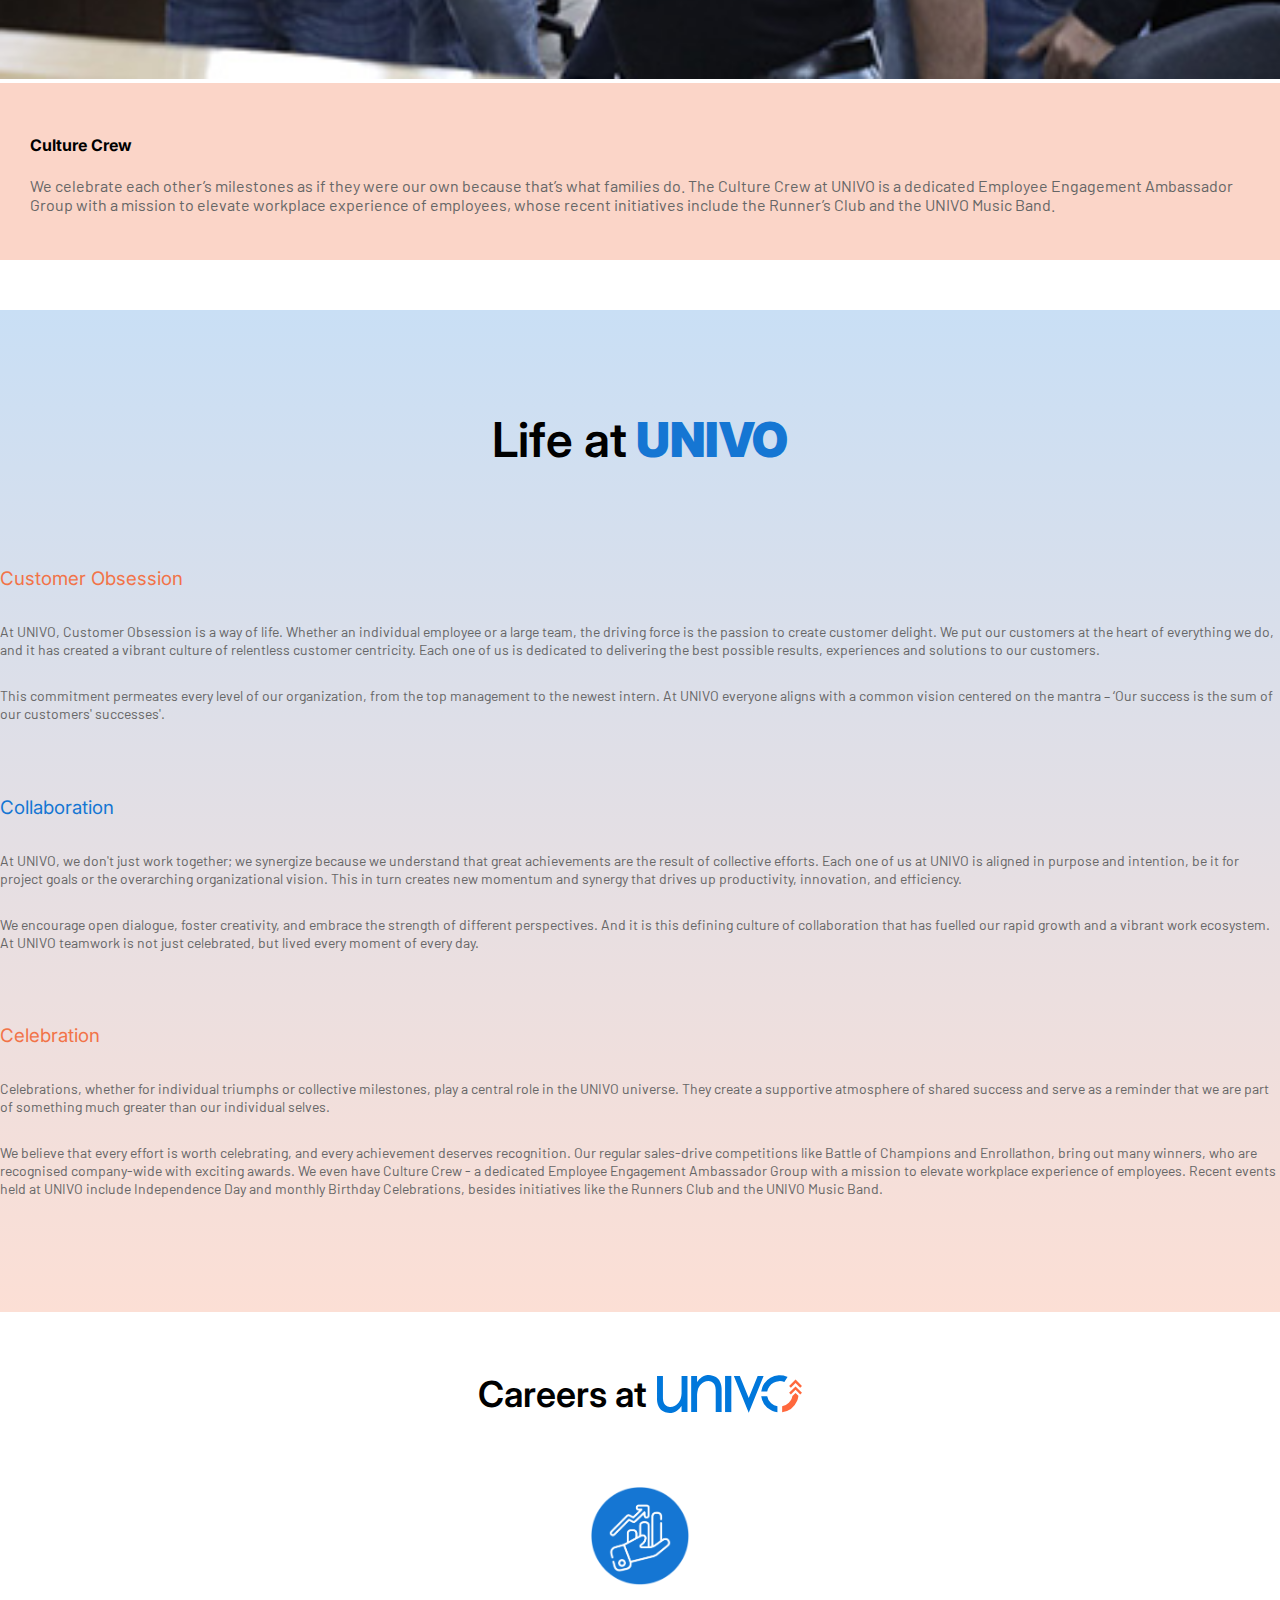
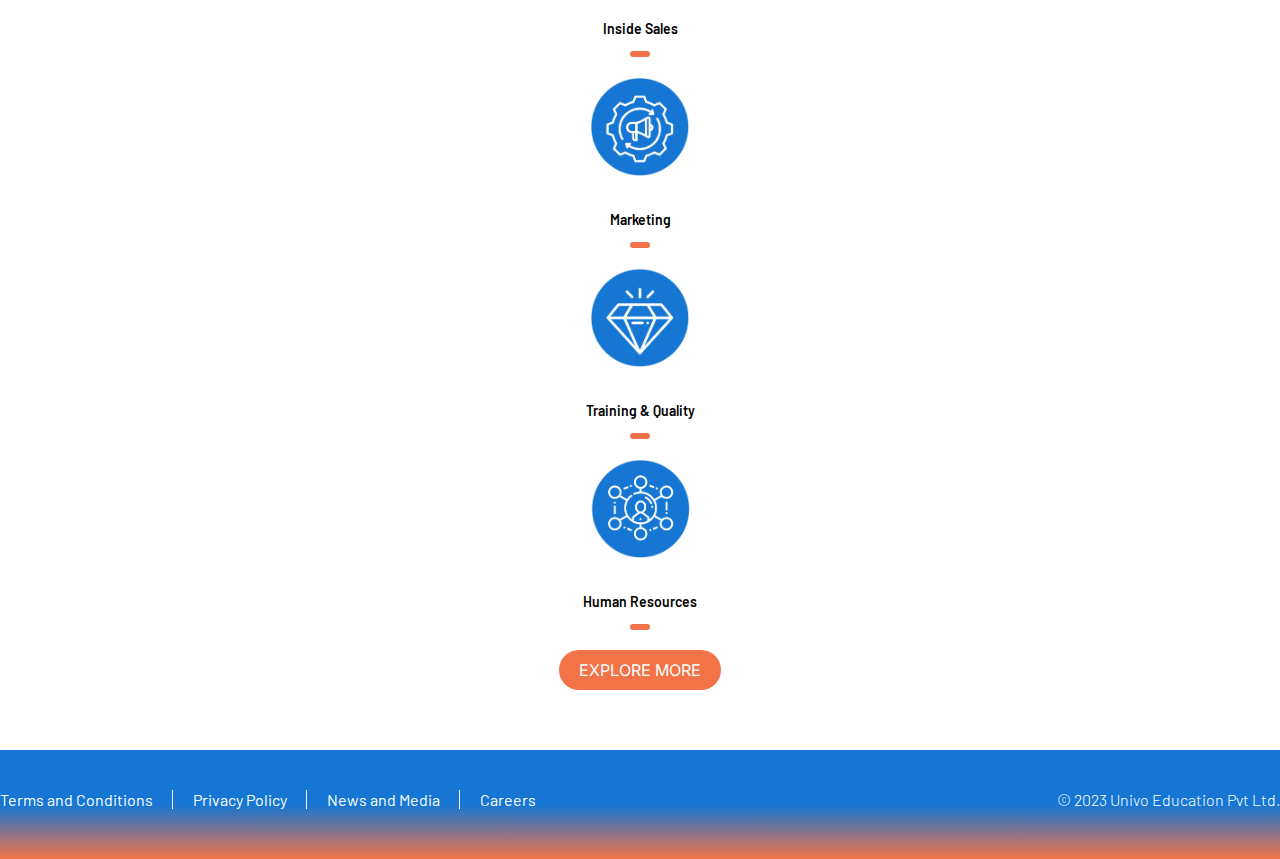
==== commit dc76c72b: "Update index.html" ====
--- a/index.html
+++ b/index.html
@@ -269,7 +269,7 @@
                 <p>At UNIVO, Customer Obsession is a way of life. Whether an individual employee or a large team, the driving force is the passion to create customer delight. We put our customers at the heart of everything
                   we do, and it has created a vibrant culture of relentless customer centricity. Each one of us is dedicated to delivering the best possible results, experiences and solutions to our customers.</p>
                 <p>This commitment permeates every level of our organization, from the top management to the newest intern. At UNIVO everyone aligns with a common vision centered on the mantra – ‘Our success is the
-                  sum of our customers & successes’.</p>
+                  sum of our customers' successes'.</p>
               </div>
             </div>
             <div class="col-12 col-md-6 offset-md-1">
@@ -311,7 +311,7 @@
             <div class="col-12 col-md-5 offset-md-1">
               <div class="life-content">
                 <h3 style="color: #1576d3;">Collaboration</h3>
-                <p>At UNIVO, we dont just work together; we synergize because we understand that great achievements are the result of collective efforts. Each one of us at UNIVO is aligned in purpose and intention, be it for project goals or the overarching organizational vision. This in turn creates new momentum and synergy that drives up productivity, innovation, and efficiency.</p>
+                <p>At UNIVO, we don't just work together; we synergize because we understand that great achievements are the result of collective efforts. Each one of us at UNIVO is aligned in purpose and intention, be it for project goals or the overarching organizational vision. This in turn creates new momentum and synergy that drives up productivity, innovation, and efficiency.</p>
                 <p>We encourage open dialogue, foster creativity, and embrace the strength of different perspectives. And it is this defining culture of collaboration that has fuelled our rapid growth and a vibrant work ecosystem. At UNIVO teamwork is not just celebrated, but lived every moment of every day.</p>
               </div>
             </div>
@@ -562,4 +562,4 @@
 
 
 </body>
-</html>+</html>
